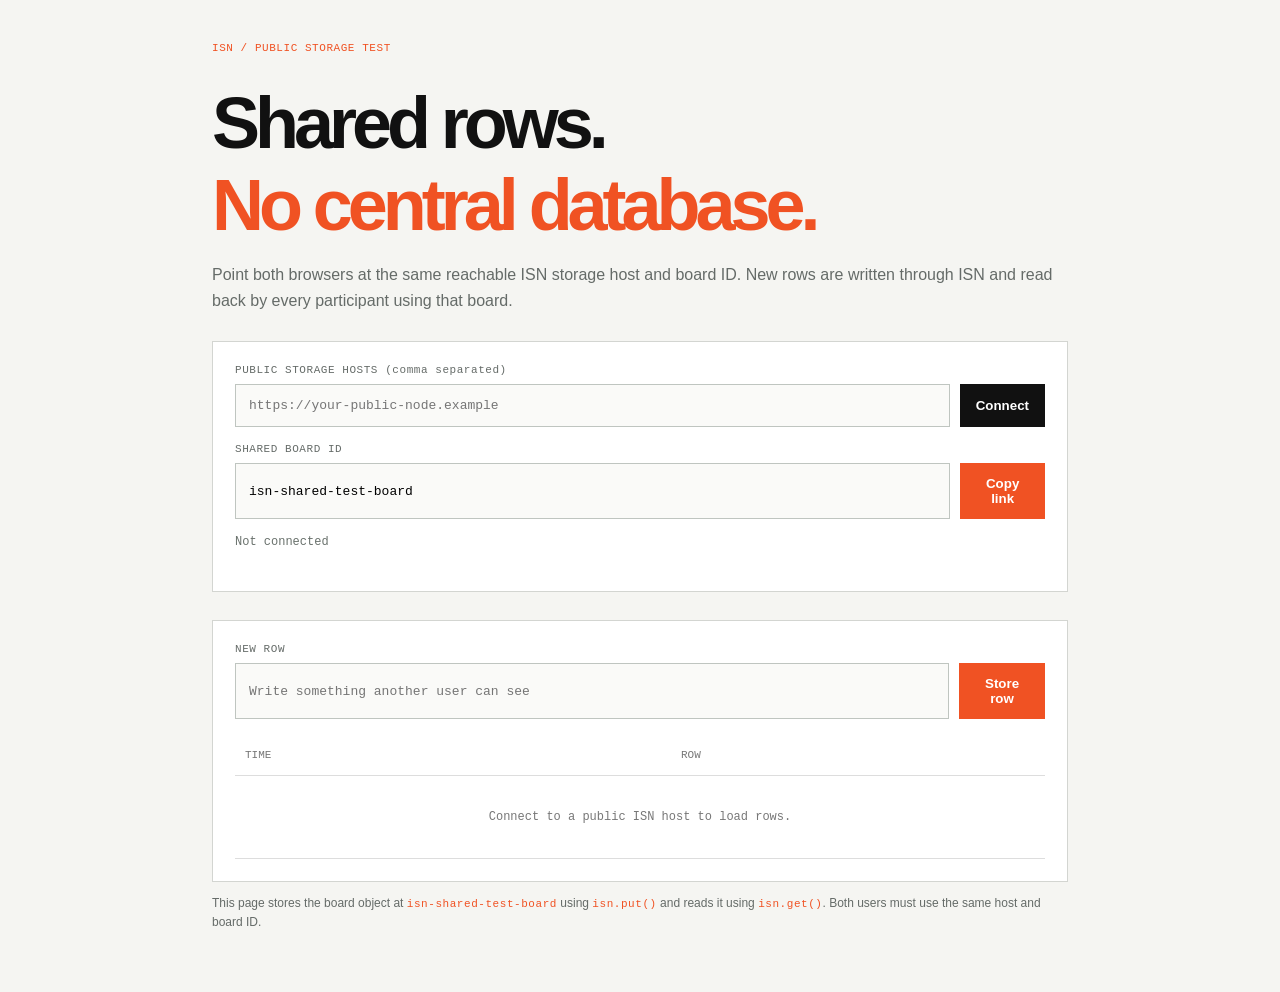
==== test.html @ 59850d9a "Add shared ISN storage test page" ====
<!doctype html>
<html lang="en">
<head>
  <meta charset="utf-8">
  <meta name="viewport" content="width=device-width, initial-scale=1">
  <title>ISN / Shared storage test</title>
  <style>
    :root{font-family:Arial,sans-serif;color:#111;background:#f5f5f2}*{box-sizing:border-box}body{max-width:900px;margin:0 auto;padding:42px 22px}h1{font-size:clamp(38px,7vw,72px);letter-spacing:-.07em;margin:28px 0 12px}p{color:#656b68;line-height:1.6}.eyebrow,label,code{font:11px monospace;letter-spacing:.05em}.eyebrow{color:#f05223}.panel{border:1px solid #d3d5d1;background:#fff;padding:22px;margin-top:28px}label{display:block;color:#656b68;margin-bottom:8px}.input-row{display:flex;gap:10px;margin-bottom:16px}input{width:100%;border:1px solid #bfc5c0;background:#fafaf8;padding:13px;font:13px monospace}button{border:0;background:#111;color:#fff;padding:13px 16px;font-weight:bold;cursor:pointer}button.secondary{background:#f05223}.status{font:12px monospace;color:#69716c;min-height:18px;margin:16px 0}.table-wrap{overflow:auto}table{width:100%;border-collapse:collapse;font-size:14px}th,td{text-align:left;border-bottom:1px solid #ddd;padding:14px 10px}th{font:11px monospace;color:#777}td:first-child{font:12px monospace;color:#777}.empty{text-align:center;color:#888;padding:34px}.hint{font-size:12px}.hint code{color:#f05223}
  </style>
</head>
<body>
  <div class="eyebrow">ISN / PUBLIC STORAGE TEST</div>
  <h1>Shared rows.<br><span style="color:#f05223">No central database.</span></h1>
  <p>Point both browsers at the same reachable ISN storage host and board ID. New rows are written through ISN and read back by every participant using that board.</p>
  <section class="panel">
    <label for="nodes">PUBLIC STORAGE HOSTS (comma separated)</label>
    <div class="input-row"><input id="nodes" placeholder="https://your-public-node.example" autocomplete="url"><button id="connect">Connect</button></div>
    <label for="board">SHARED BOARD ID</label>
    <div class="input-row"><input id="board" value="isn-shared-test-board" spellcheck="false"><button id="share" class="secondary">Copy link</button></div>
    <div id="status" class="status" role="status">Not connected</div>
  </section>
  <section class="panel">
    <form id="row-form"><label for="text">NEW ROW</label><div class="input-row"><input id="text" placeholder="Write something another user can see" required><button class="secondary">Store row</button></div></form>
    <div class="table-wrap"><table><thead><tr><th>TIME</th><th>ROW</th></tr></thead><tbody id="rows"><tr><td colspan="2" class="empty">Connect to a public ISN host to load rows.</td></tr></tbody></table></div>
  </section>
  <p class="hint">This page stores the board object at <code>isn-shared-test-board</code> using <code>isn.put()</code> and reads it using <code>isn.get()</code>. Both users must use the same host and board ID.</p>
  <script src="https://eotter-beep.github.io/isn/isn.js"></script>
  <script>
    const nodesInput = document.querySelector('#nodes');
    const boardInput = document.querySelector('#board');
    const status = document.querySelector('#status');
    const rows = document.querySelector('#rows');
    let isn;
    let board = [];
    const setStatus = (message, error = false) => { status.textContent = message; status.style.color = error ? '#b33d1a' : ''; };
    const render = () => { rows.innerHTML = board.length ? board.slice().reverse().map((row) => `<tr><td>${new Date(row.time).toLocaleTimeString()}</td><td>${escapeHtml(row.text)}</td></tr>`).join('') : '<tr><td colspan="2" class="empty">No rows yet.</td></tr>'; };
    const escapeHtml = (value) => value.replace(/[&<>'"]/g, (char) => ({'&':'&amp;','<':'&lt;','>':'&gt;',"'":'&#39;','"':'&quot;'}[char]));
    async function load() { board = await isn.get(boardInput.value); if (!Array.isArray(board)) throw new Error('Board object is not a row list'); render(); setStatus(`${board.length} row${board.length === 1 ? '' : 's'} loaded from ISN`); }
    document.querySelector('#connect').onclick = async () => { try { const nodes = nodesInput.value.split(',').map((node) => node.trim()).filter(Boolean); isn = new ISN({ nodes, replicas: Math.min(2, nodes.length) }); await load(); } catch (error) { setStatus(error.message, true); } };
    document.querySelector('#row-form').onsubmit = async (event) => { event.preventDefault(); if (!isn) return setStatus('Connect to a public ISN host first', true); try { board.push({ text: document.querySelector('#text').value, time: Date.now() }); await isn.put(board, boardInput.value); document.querySelector('#text').value = ''; render(); setStatus(`${board.length} row${board.length === 1 ? '' : 's'} stored on ISN`); } catch (error) { setStatus(error.message, true); } };
    document.querySelector('#share').onclick = async () => { const url = new URL(location.href); url.searchParams.set('board', boardInput.value); await navigator.clipboard.writeText(url); setStatus('Shared board link copied'); };
    const boardFromUrl = new URLSearchParams(location.search).get('board'); if (boardFromUrl) boardInput.value = boardFromUrl;
  </script>
</body>
</html>
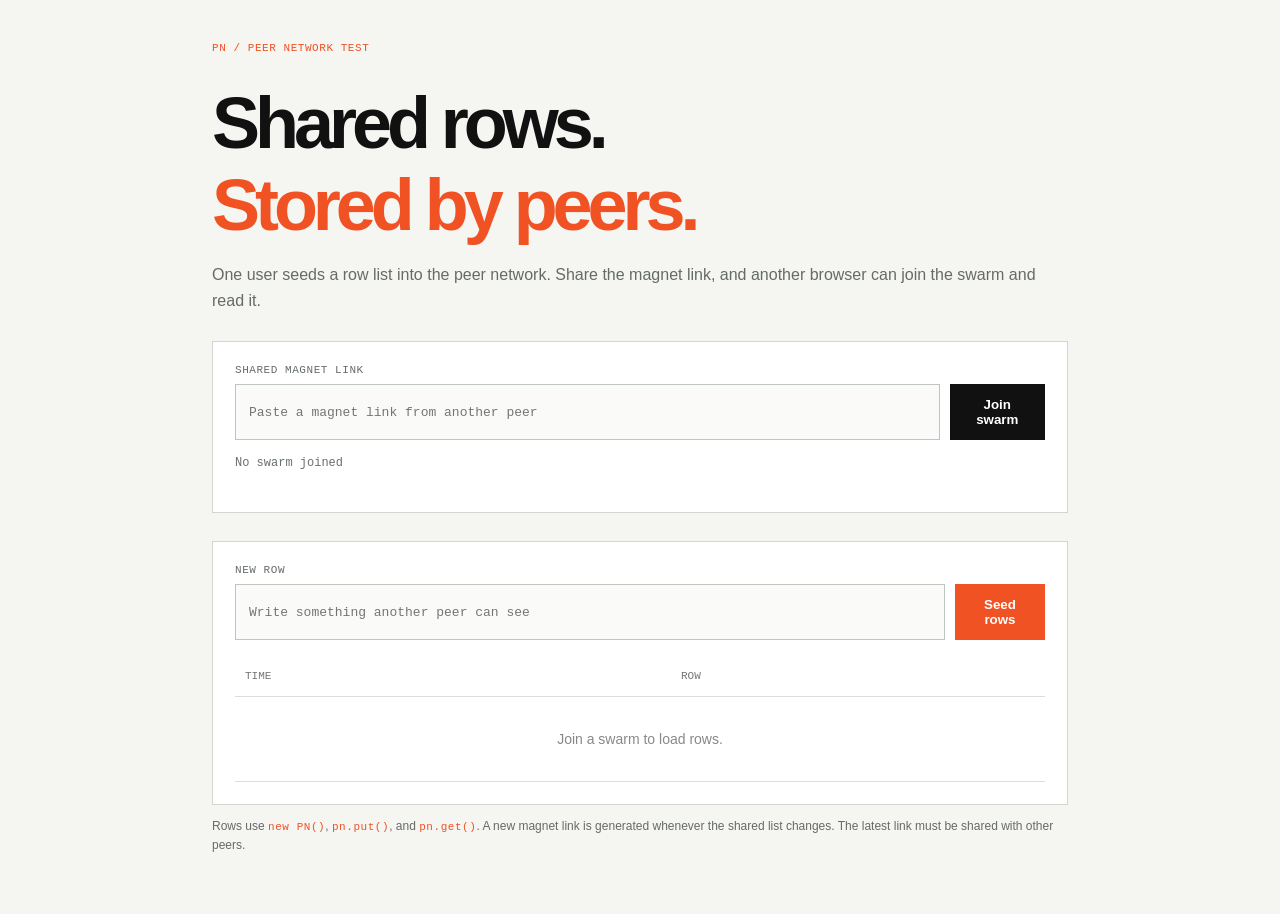
==== commit bb890ba9: "Use peer network storage in test page" ====
--- a/test.html
+++ b/test.html
@@ -1,45 +1,12 @@
 <!doctype html>
 <html lang="en">
-<head>
-  <meta charset="utf-8">
-  <meta name="viewport" content="width=device-width, initial-scale=1">
-  <title>ISN / Shared storage test</title>
-  <style>
-    :root{font-family:Arial,sans-serif;color:#111;background:#f5f5f2}*{box-sizing:border-box}body{max-width:900px;margin:0 auto;padding:42px 22px}h1{font-size:clamp(38px,7vw,72px);letter-spacing:-.07em;margin:28px 0 12px}p{color:#656b68;line-height:1.6}.eyebrow,label,code{font:11px monospace;letter-spacing:.05em}.eyebrow{color:#f05223}.panel{border:1px solid #d3d5d1;background:#fff;padding:22px;margin-top:28px}label{display:block;color:#656b68;margin-bottom:8px}.input-row{display:flex;gap:10px;margin-bottom:16px}input{width:100%;border:1px solid #bfc5c0;background:#fafaf8;padding:13px;font:13px monospace}button{border:0;background:#111;color:#fff;padding:13px 16px;font-weight:bold;cursor:pointer}button.secondary{background:#f05223}.status{font:12px monospace;color:#69716c;min-height:18px;margin:16px 0}.table-wrap{overflow:auto}table{width:100%;border-collapse:collapse;font-size:14px}th,td{text-align:left;border-bottom:1px solid #ddd;padding:14px 10px}th{font:11px monospace;color:#777}td:first-child{font:12px monospace;color:#777}.empty{text-align:center;color:#888;padding:34px}.hint{font-size:12px}.hint code{color:#f05223}
-  </style>
-</head>
-<body>
-  <div class="eyebrow">ISN / PUBLIC STORAGE TEST</div>
-  <h1>Shared rows.<br><span style="color:#f05223">No central database.</span></h1>
-  <p>Point both browsers at the same reachable ISN storage host and board ID. New rows are written through ISN and read back by every participant using that board.</p>
-  <section class="panel">
-    <label for="nodes">PUBLIC STORAGE HOSTS (comma separated)</label>
-    <div class="input-row"><input id="nodes" placeholder="https://your-public-node.example" autocomplete="url"><button id="connect">Connect</button></div>
-    <label for="board">SHARED BOARD ID</label>
-    <div class="input-row"><input id="board" value="isn-shared-test-board" spellcheck="false"><button id="share" class="secondary">Copy link</button></div>
-    <div id="status" class="status" role="status">Not connected</div>
-  </section>
-  <section class="panel">
-    <form id="row-form"><label for="text">NEW ROW</label><div class="input-row"><input id="text" placeholder="Write something another user can see" required><button class="secondary">Store row</button></div></form>
-    <div class="table-wrap"><table><thead><tr><th>TIME</th><th>ROW</th></tr></thead><tbody id="rows"><tr><td colspan="2" class="empty">Connect to a public ISN host to load rows.</td></tr></tbody></table></div>
-  </section>
-  <p class="hint">This page stores the board object at <code>isn-shared-test-board</code> using <code>isn.put()</code> and reads it using <code>isn.get()</code>. Both users must use the same host and board ID.</p>
-  <script src="https://eotter-beep.github.io/isn/isn.js"></script>
-  <script>
-    const nodesInput = document.querySelector('#nodes');
-    const boardInput = document.querySelector('#board');
-    const status = document.querySelector('#status');
-    const rows = document.querySelector('#rows');
-    let isn;
-    let board = [];
-    const setStatus = (message, error = false) => { status.textContent = message; status.style.color = error ? '#b33d1a' : ''; };
-    const render = () => { rows.innerHTML = board.length ? board.slice().reverse().map((row) => `<tr><td>${new Date(row.time).toLocaleTimeString()}</td><td>${escapeHtml(row.text)}</td></tr>`).join('') : '<tr><td colspan="2" class="empty">No rows yet.</td></tr>'; };
-    const escapeHtml = (value) => value.replace(/[&<>'"]/g, (char) => ({'&':'&amp;','<':'&lt;','>':'&gt;',"'":'&#39;','"':'&quot;'}[char]));
-    async function load() { board = await isn.get(boardInput.value); if (!Array.isArray(board)) throw new Error('Board object is not a row list'); render(); setStatus(`${board.length} row${board.length === 1 ? '' : 's'} loaded from ISN`); }
-    document.querySelector('#connect').onclick = async () => { try { const nodes = nodesInput.value.split(',').map((node) => node.trim()).filter(Boolean); isn = new ISN({ nodes, replicas: Math.min(2, nodes.length) }); await load(); } catch (error) { setStatus(error.message, true); } };
-    document.querySelector('#row-form').onsubmit = async (event) => { event.preventDefault(); if (!isn) return setStatus('Connect to a public ISN host first', true); try { board.push({ text: document.querySelector('#text').value, time: Date.now() }); await isn.put(board, boardInput.value); document.querySelector('#text').value = ''; render(); setStatus(`${board.length} row${board.length === 1 ? '' : 's'} stored on ISN`); } catch (error) { setStatus(error.message, true); } };
-    document.querySelector('#share').onclick = async () => { const url = new URL(location.href); url.searchParams.set('board', boardInput.value); await navigator.clipboard.writeText(url); setStatus('Shared board link copied'); };
-    const boardFromUrl = new URLSearchParams(location.search).get('board'); if (boardFromUrl) boardInput.value = boardFromUrl;
-  </script>
-</body>
-</html>
+<head><meta charset="utf-8"><meta name="viewport" content="width=device-width, initial-scale=1"><title>PN / Shared peer test</title><style>:root{font-family:Arial,sans-serif;color:#111;background:#f5f5f2}*{box-sizing:border-box}body{max-width:900px;margin:0 auto;padding:42px 22px}h1{font-size:clamp(38px,7vw,72px);letter-spacing:-.07em;margin:28px 0 12px}p{color:#656b68;line-height:1.6}.eyebrow,label,code{font:11px monospace;letter-spacing:.05em}.eyebrow{color:#f05223}.panel{border:1px solid #d3d5d1;background:#fff;padding:22px;margin-top:28px}label{display:block;color:#656b68;margin-bottom:8px}.input-row{display:flex;gap:10px;margin-bottom:16px}input{width:100%;border:1px solid #bfc5c0;background:#fafaf8;padding:13px;font:13px monospace}button{border:0;background:#111;color:#fff;padding:13px 16px;font-weight:bold;cursor:pointer}button.secondary{background:#f05223}.status{font:12px monospace;color:#69716c;min-height:18px;margin:16px 0}.table-wrap{overflow:auto}table{width:100%;border-collapse:collapse;font-size:14px}th,td{text-align:left;border-bottom:1px solid #ddd;padding:14px 10px}th{font:11px monospace;color:#777}.empty{text-align:center;color:#888;padding:34px}.hint{font-size:12px}.hint code{color:#f05223}</style></head>
+<body><div class="eyebrow">PN / PEER NETWORK TEST</div><h1>Shared rows.<br><span style="color:#f05223">Stored by peers.</span></h1><p>One user seeds a row list into the peer network. Share the magnet link, and another browser can join the swarm and read it.</p>
+<section class="panel"><label for="magnet">SHARED MAGNET LINK</label><div class="input-row"><input id="magnet" placeholder="Paste a magnet link from another peer"><button id="join">Join swarm</button></div><div id="status" class="status">No swarm joined</div></section>
+<section class="panel"><form id="row-form"><label for="text">NEW ROW</label><div class="input-row"><input id="text" placeholder="Write something another peer can see" required><button class="secondary">Seed rows</button></div></form><div class="table-wrap"><table><thead><tr><th>TIME</th><th>ROW</th></tr></thead><tbody id="rows"><tr><td colspan="2" class="empty">Join a swarm to load rows.</td></tr></tbody></table></div></section>
+<p class="hint">Rows use <code>new PN()</code>, <code>pn.put()</code>, and <code>pn.get()</code>. A new magnet link is generated whenever the shared list changes. The latest link must be shared with other peers.</p>
+<script src="https://eotter-beep.github.io/isn/isn.js"></script><script>
+const pn=new PN(),magnet=document.querySelector('#magnet'),status=document.querySelector('#status'),rows=document.querySelector('#rows');let board=[];
+const safe=(v)=>v.replace(/[&<>'"]/g,(c)=>({'&':'&amp;','<':'&lt;','>':'&gt;',"'":'&#39;','"':'&quot;'}[c]));const render=()=>{rows.innerHTML=board.length?board.slice().reverse().map((r)=>`<tr><td>${new Date(r.time).toLocaleTimeString()}</td><td>${safe(r.text)}</td></tr>`).join(''):'<tr><td colspan="2" class="empty">No rows yet.</td></tr>'};
+const load=async()=>{board=await pn.get(magnet.value);render();status.textContent=`${board.length} row${board.length===1?'':'s'} loaded from peers`};document.querySelector('#join').onclick=async()=>{try{await load()}catch(e){status.textContent=e.message;status.style.color='#b33d1a'}};document.querySelector('#row-form').onsubmit=async(e)=>{e.preventDefault();try{board.push({text:document.querySelector('#text').value,time:Date.now()});magnet.value=await pn.put(board);document.querySelector('#text').value='';render();status.textContent='Seeded. Share the new magnet link with another peer.'}catch(error){status.textContent=error.message;status.style.color='#b33d1a'}};
+</script></body></html>
